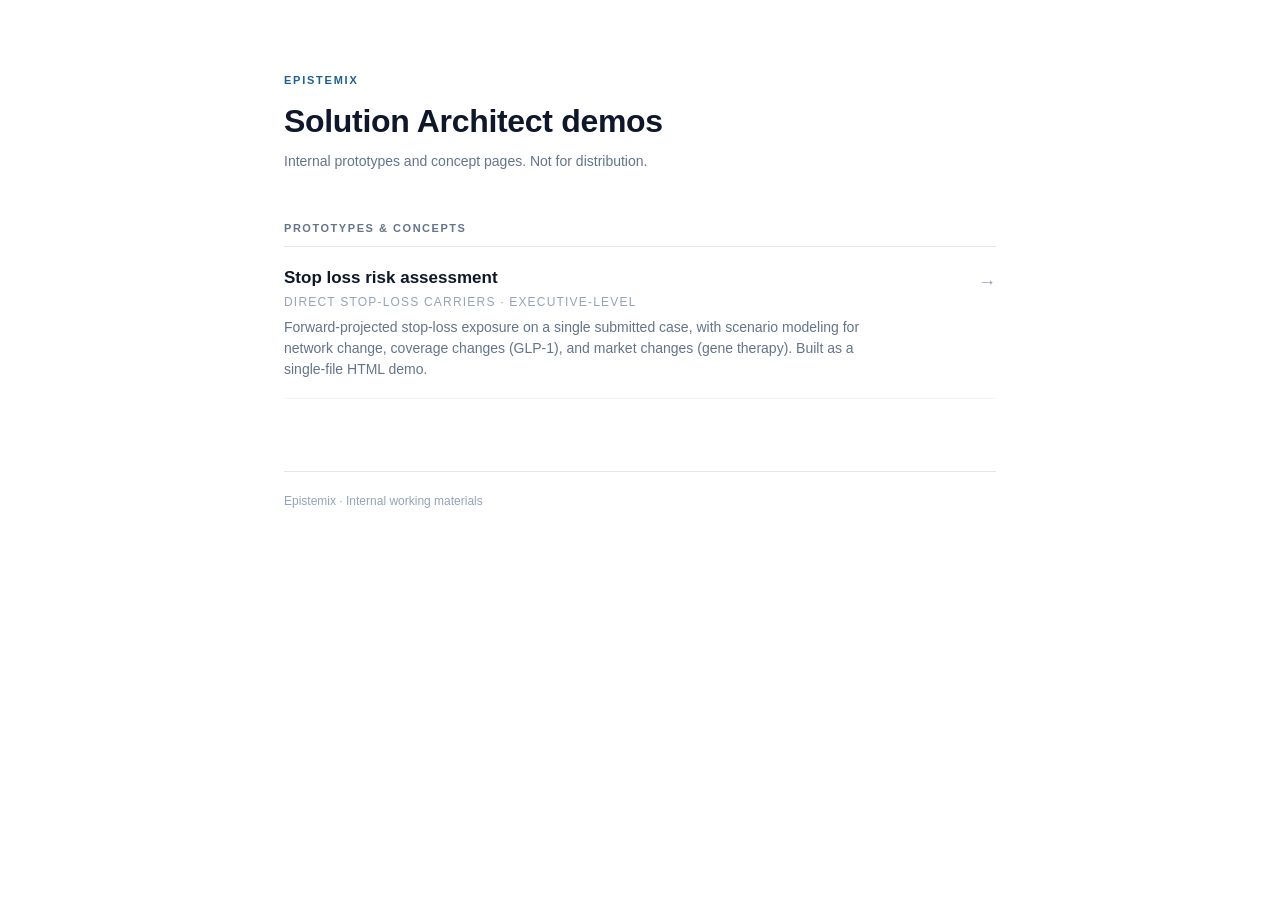
==== index.html @ 415177c7 "publish: initial — stoploss demo (Sasha round 4)" ====
<!doctype html>
<html lang="en">
<head>
  <meta charset="utf-8" />
  <meta name="viewport" content="width=device-width, initial-scale=1" />
  <title>Epistemix — SA demos</title>
  <style>
    :root {
      --slate-900: #0f172a;
      --slate-700: #334155;
      --slate-500: #64748b;
      --slate-400: #94a3b8;
      --slate-200: #e2e8f0;
      --slate-100: #f1f5f9;
      --slate-50:  #f8fafc;
      --epx-blue: #1e6091;
    }
    *, *::before, *::after { box-sizing: border-box; }
    html, body { margin: 0; padding: 0; }
    body {
      font-family: -apple-system, BlinkMacSystemFont, "Segoe UI", Roboto,
                   "Helvetica Neue", Arial, sans-serif;
      color: var(--slate-900);
      background: #fff;
      line-height: 1.5;
      -webkit-font-smoothing: antialiased;
    }
    .wrap { max-width: 760px; margin: 0 auto; padding: 72px 24px 96px; }
    .label {
      font-size: 11px;
      font-weight: 700;
      color: var(--epx-blue);
      letter-spacing: 0.16em;
      text-transform: uppercase;
    }
    h1 { font-size: 32px; font-weight: 600; margin: 8px 0 6px; letter-spacing: -0.01em; }
    .subtitle { color: var(--slate-500); font-size: 14px; margin-bottom: 48px; }

    .section { margin-top: 48px; }
    .section-title {
      font-size: 11px;
      font-weight: 600;
      color: var(--slate-500);
      letter-spacing: 0.14em;
      text-transform: uppercase;
      padding-bottom: 10px;
      border-bottom: 1px solid var(--slate-200);
      margin: 0;
    }
    .demo {
      display: block;
      padding: 18px 0;
      border-bottom: 1px solid var(--slate-100);
      text-decoration: none;
      color: inherit;
      position: relative;
      transition: padding 120ms ease;
    }
    .demo:hover { padding-left: 6px; }
    .demo:hover .arrow { transform: translateX(3px); color: var(--epx-blue); }
    .demo-title { font-weight: 600; font-size: 17px; color: var(--slate-900); }
    .demo-meta {
      font-size: 12px;
      color: var(--slate-400);
      text-transform: uppercase;
      letter-spacing: 0.1em;
      margin-top: 2px;
    }
    .demo-desc { color: var(--slate-500); font-size: 14px; margin-top: 6px; max-width: 600px; }
    .arrow {
      position: absolute;
      right: 0; top: 22px;
      color: var(--slate-400);
      font-size: 18px;
      transition: transform 120ms ease, color 120ms ease;
    }

    .footer {
      margin-top: 72px;
      padding-top: 20px;
      border-top: 1px solid var(--slate-200);
      color: var(--slate-400);
      font-size: 12px;
    }
  </style>
</head>
<body>
  <div class="wrap">
    <div class="label">Epistemix</div>
    <h1>Solution Architect demos</h1>
    <div class="subtitle">Internal prototypes and concept pages. Not for distribution.</div>

    <div class="section">
      <div class="section-title">Prototypes &amp; concepts</div>
      <a class="demo" href="/stoploss/">
        <span class="arrow">→</span>
        <div class="demo-title">Stop loss risk assessment</div>
        <div class="demo-meta">Direct stop-loss carriers · executive-level</div>
        <div class="demo-desc">
          Forward-projected stop-loss exposure on a single submitted case, with
          scenario modeling for network change, coverage changes (GLP-1), and
          market changes (gene therapy). Built as a single-file HTML demo.
        </div>
      </a>
    </div>

    <div class="footer">Epistemix · Internal working materials</div>
  </div>
</body>
</html>
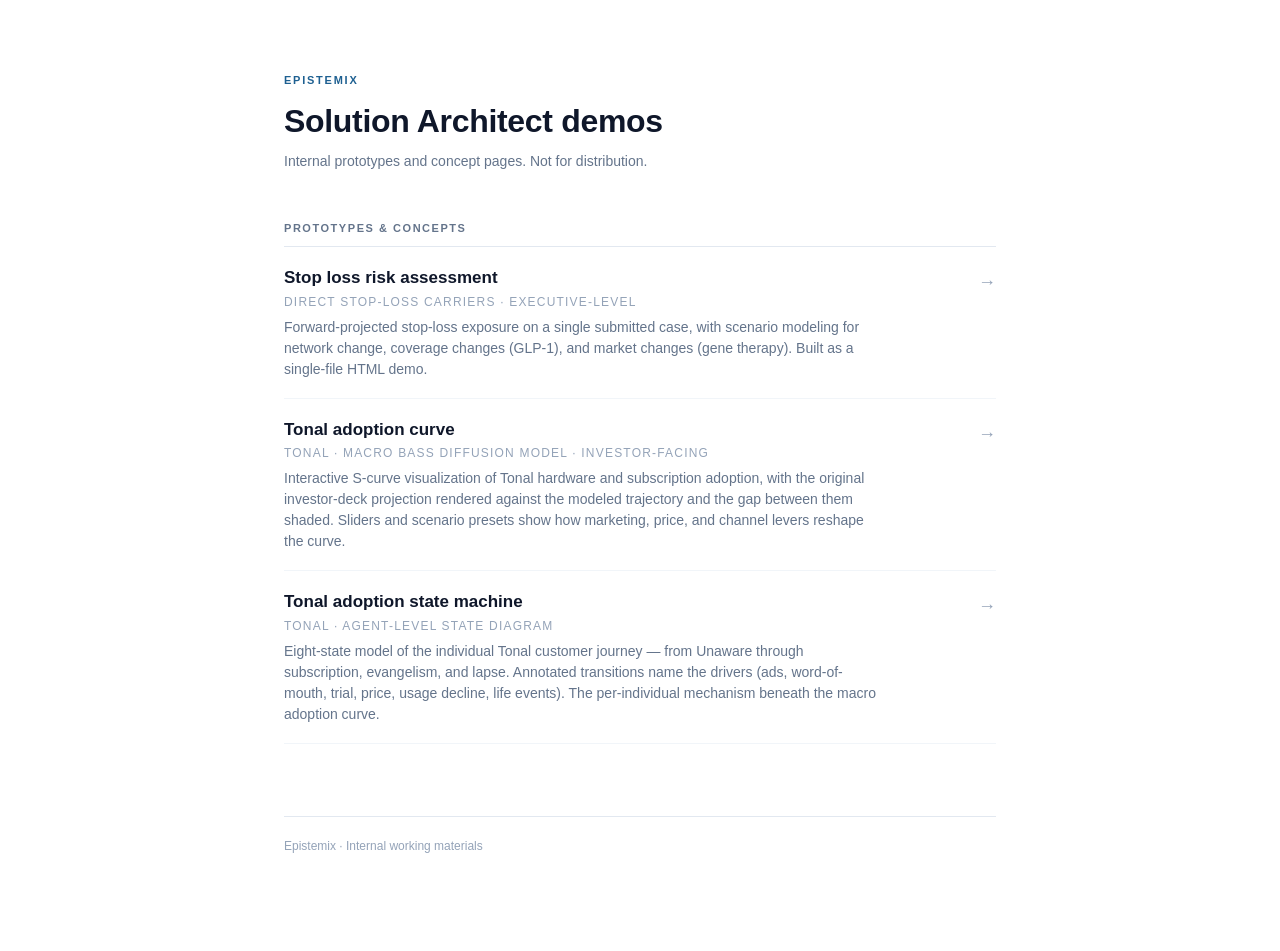
==== commit 68966fe0: "publish: add tonal-curve and tonal-states demos" ====
--- a/index.html
+++ b/index.html
@@ -102,6 +102,30 @@
           market changes (gene therapy). Built as a single-file HTML demo.
         </div>
       </a>
+      <a class="demo" href="/tonal-curve/">
+        <span class="arrow">→</span>
+        <div class="demo-title">Tonal adoption curve</div>
+        <div class="demo-meta">Tonal · macro Bass diffusion model · investor-facing</div>
+        <div class="demo-desc">
+          Interactive S-curve visualization of Tonal hardware and subscription
+          adoption, with the original investor-deck projection rendered against
+          the modeled trajectory and the gap between them shaded. Sliders and
+          scenario presets show how marketing, price, and channel levers reshape
+          the curve.
+        </div>
+      </a>
+      <a class="demo" href="/tonal-states/">
+        <span class="arrow">→</span>
+        <div class="demo-title">Tonal adoption state machine</div>
+        <div class="demo-meta">Tonal · agent-level state diagram</div>
+        <div class="demo-desc">
+          Eight-state model of the individual Tonal customer journey — from
+          Unaware through subscription, evangelism, and lapse. Annotated
+          transitions name the drivers (ads, word-of-mouth, trial, price, usage
+          decline, life events). The per-individual mechanism beneath the macro
+          adoption curve.
+        </div>
+      </a>
     </div>
 
     <div class="footer">Epistemix · Internal working materials</div>
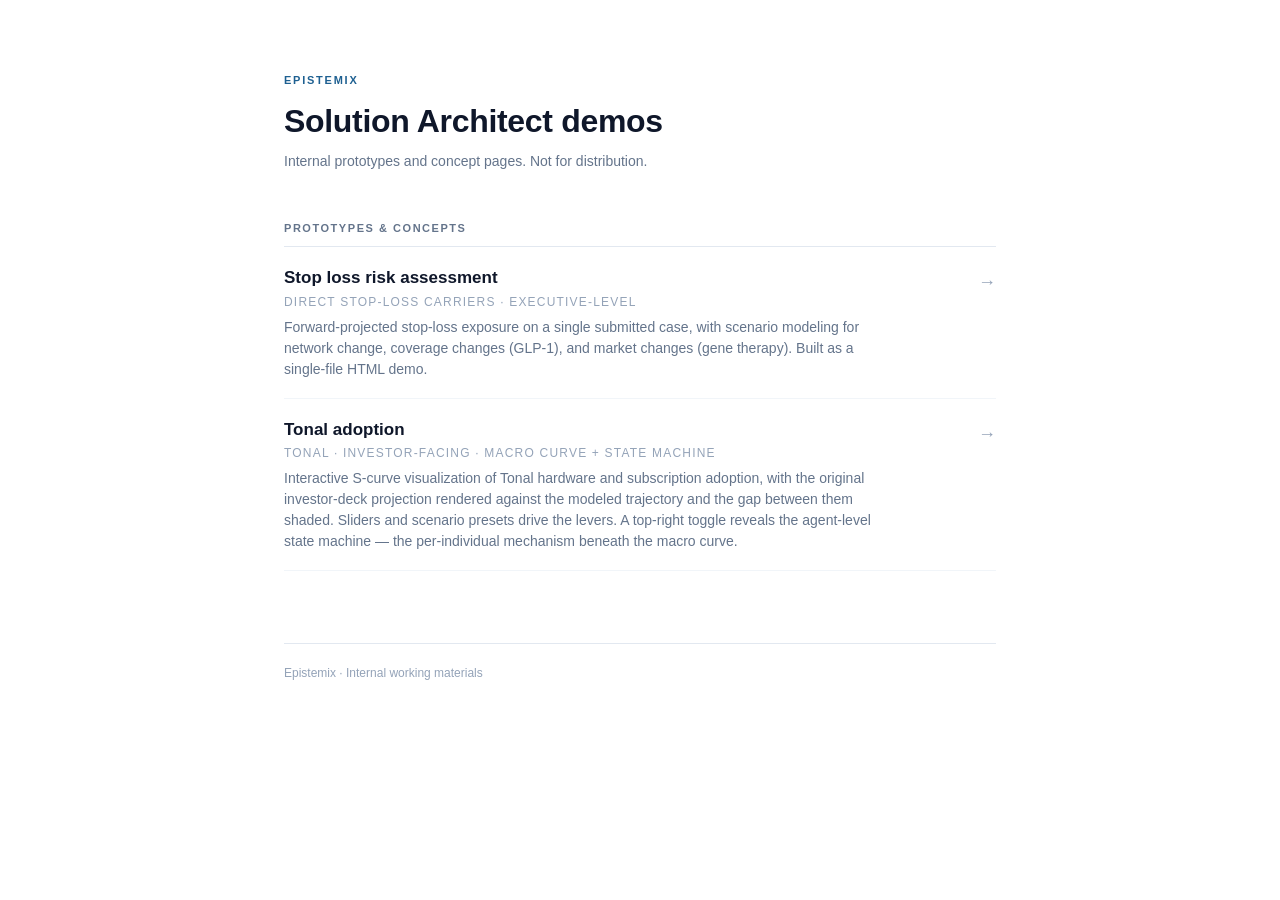
==== commit e3f89384: "publish: integrate state machine into tonal demo, consolidate to single slug" ====
--- a/index.html
+++ b/index.html
@@ -102,28 +102,17 @@
           market changes (gene therapy). Built as a single-file HTML demo.
         </div>
       </a>
-      <a class="demo" href="/tonal-curve/">
+      <a class="demo" href="/tonal/">
         <span class="arrow">→</span>
-        <div class="demo-title">Tonal adoption curve</div>
-        <div class="demo-meta">Tonal · macro Bass diffusion model · investor-facing</div>
+        <div class="demo-title">Tonal adoption</div>
+        <div class="demo-meta">Tonal · investor-facing · macro curve + state machine</div>
         <div class="demo-desc">
           Interactive S-curve visualization of Tonal hardware and subscription
           adoption, with the original investor-deck projection rendered against
           the modeled trajectory and the gap between them shaded. Sliders and
-          scenario presets show how marketing, price, and channel levers reshape
-          the curve.
-        </div>
-      </a>
-      <a class="demo" href="/tonal-states/">
-        <span class="arrow">→</span>
-        <div class="demo-title">Tonal adoption state machine</div>
-        <div class="demo-meta">Tonal · agent-level state diagram</div>
-        <div class="demo-desc">
-          Eight-state model of the individual Tonal customer journey — from
-          Unaware through subscription, evangelism, and lapse. Annotated
-          transitions name the drivers (ads, word-of-mouth, trial, price, usage
-          decline, life events). The per-individual mechanism beneath the macro
-          adoption curve.
+          scenario presets drive the levers. A top-right toggle reveals the
+          agent-level state machine — the per-individual mechanism beneath the
+          macro curve.
         </div>
       </a>
     </div>
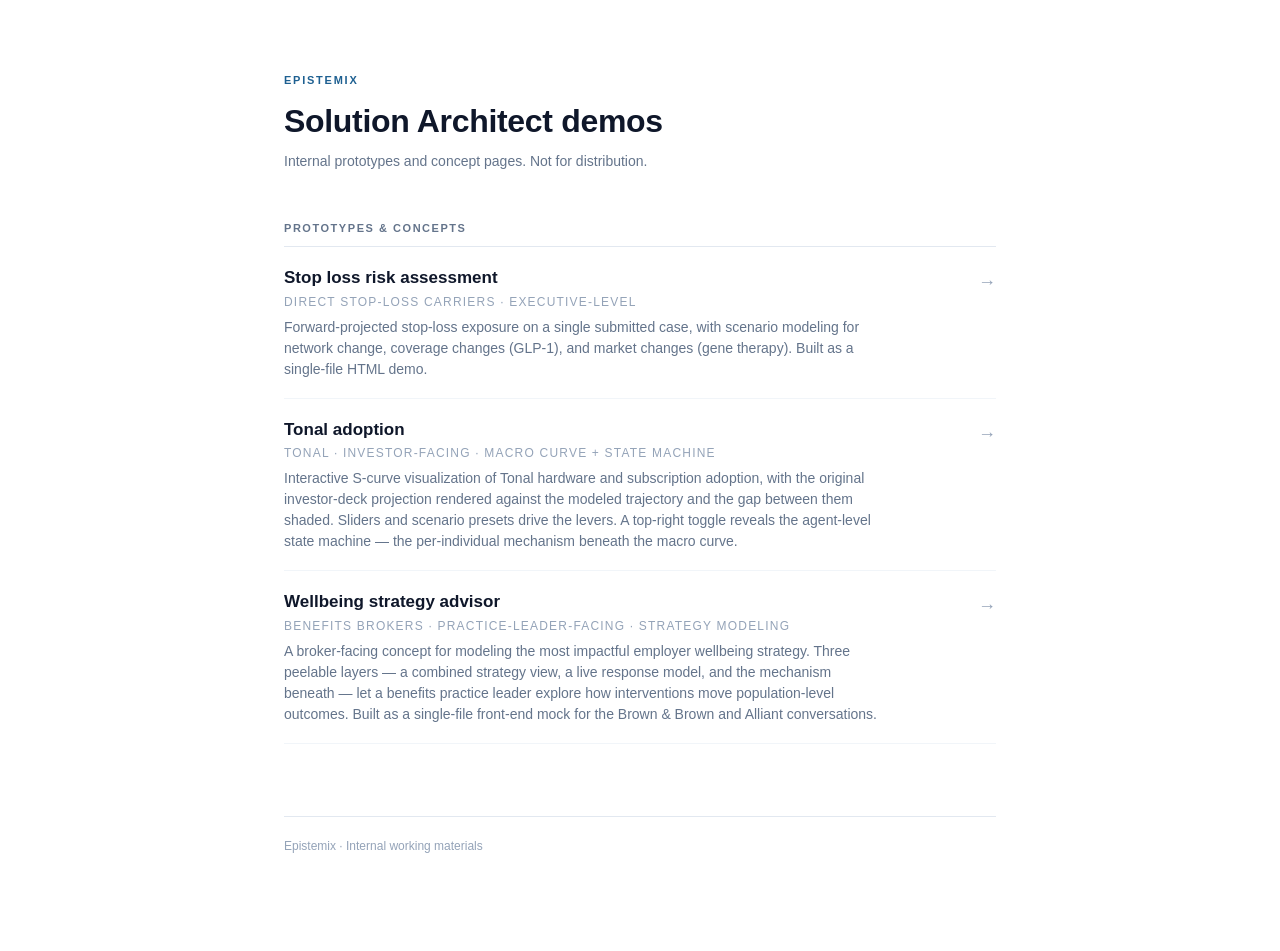
==== commit 8a748cf1: "publish: add wellbeing strategy advisor demo" ====
--- a/index.html
+++ b/index.html
@@ -115,6 +115,19 @@
           macro curve.
         </div>
       </a>
+      <a class="demo" href="/wellbeing/">
+        <span class="arrow">→</span>
+        <div class="demo-title">Wellbeing strategy advisor</div>
+        <div class="demo-meta">Benefits brokers · practice-leader-facing · strategy modeling</div>
+        <div class="demo-desc">
+          A broker-facing concept for modeling the most impactful employer
+          wellbeing strategy. Three peelable layers — a combined strategy view,
+          a live response model, and the mechanism beneath — let a benefits
+          practice leader explore how interventions move population-level
+          outcomes. Built as a single-file front-end mock for the Brown &amp;
+          Brown and Alliant conversations.
+        </div>
+      </a>
     </div>
 
     <div class="footer">Epistemix · Internal working materials</div>
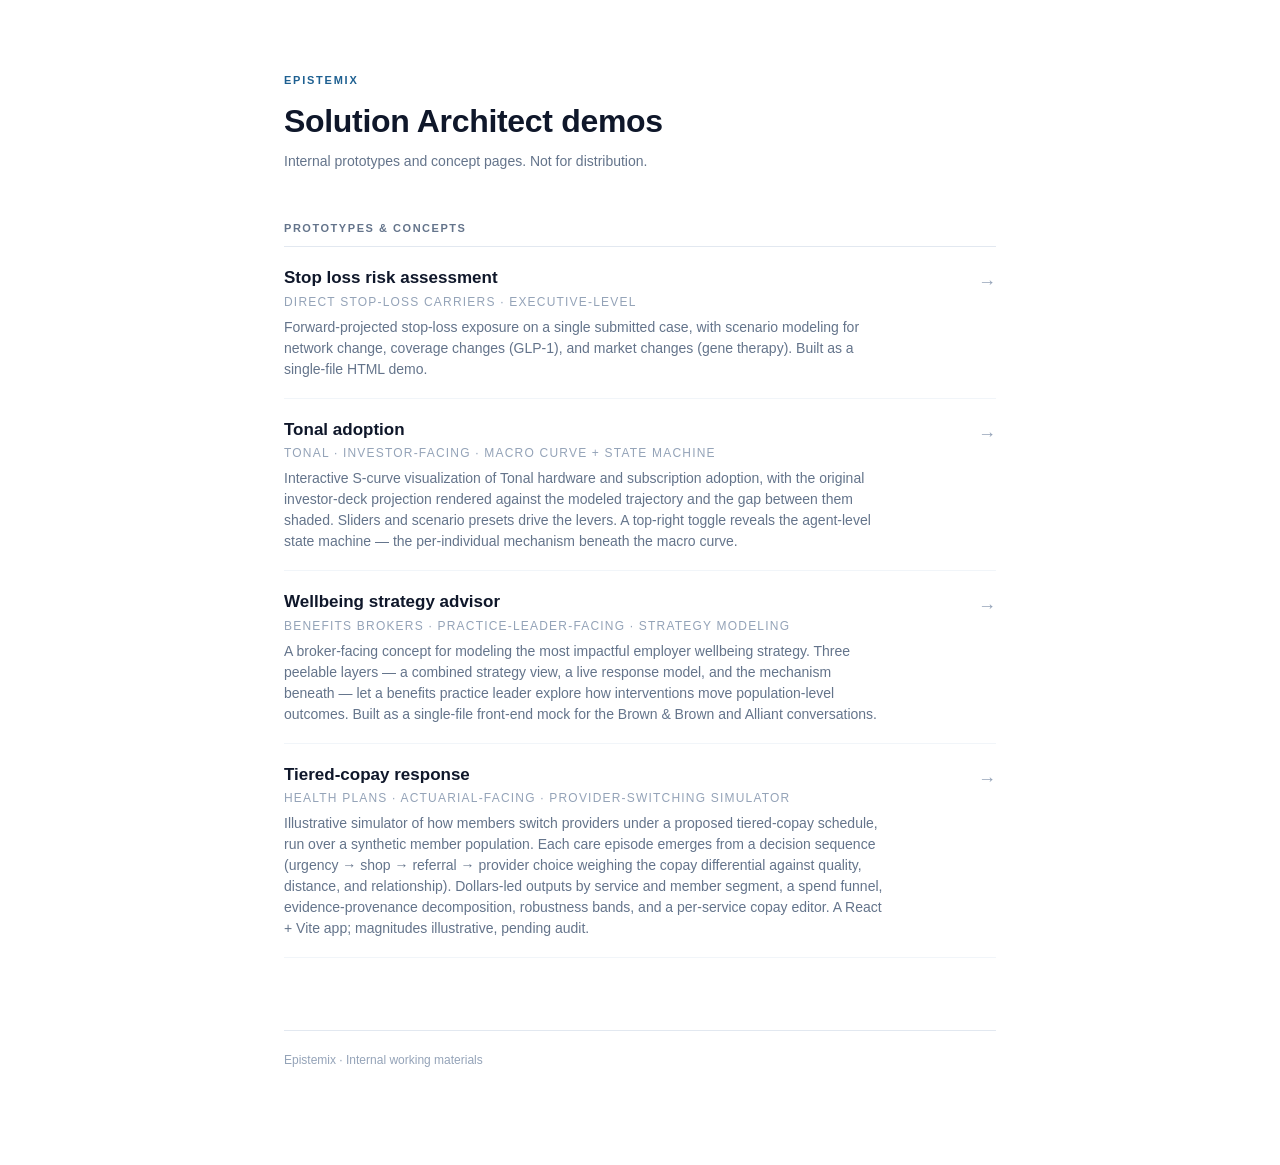
==== commit 54fa0439: "publish: wellbeing Prism restyle + clarified program cards" ====
--- a/index.html
+++ b/index.html
@@ -128,6 +128,21 @@
           Brown and Alliant conversations.
         </div>
       </a>
+      <a class="demo" href="/tiered-copay/">
+        <span class="arrow">→</span>
+        <div class="demo-title">Tiered-copay response</div>
+        <div class="demo-meta">Health plans · actuarial-facing · provider-switching simulator</div>
+        <div class="demo-desc">
+          Illustrative simulator of how members switch providers under a proposed
+          tiered-copay schedule, run over a synthetic member population. Each care
+          episode emerges from a decision sequence (urgency → shop → referral →
+          provider choice weighing the copay differential against quality, distance,
+          and relationship). Dollars-led outputs by service and member segment, a
+          spend funnel, evidence-provenance decomposition, robustness bands, and a
+          per-service copay editor. A React + Vite app; magnitudes illustrative,
+          pending audit.
+        </div>
+      </a>
     </div>
 
     <div class="footer">Epistemix · Internal working materials</div>
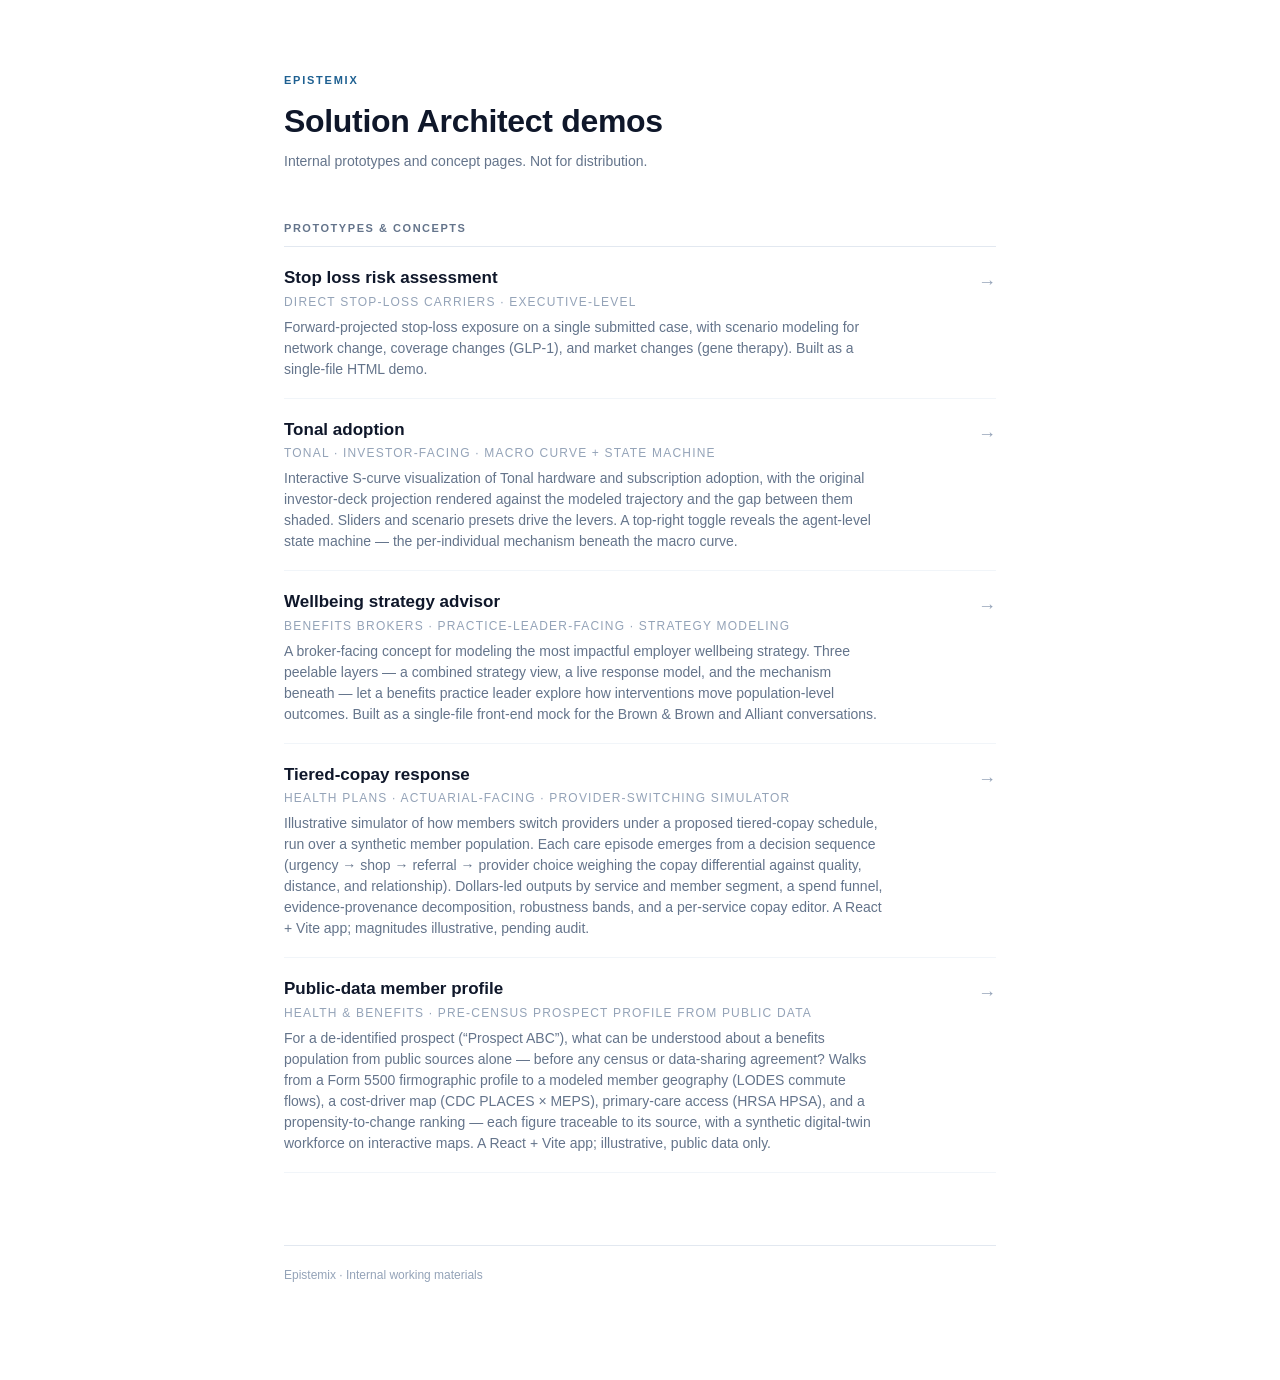
==== commit efad60a3: "publish: add howden (Prospect ABC public-data member profile)" ====
--- a/index.html
+++ b/index.html
@@ -143,6 +143,21 @@
           pending audit.
         </div>
       </a>
+      <a class="demo" href="/howden/">
+        <span class="arrow">→</span>
+        <div class="demo-title">Public-data member profile</div>
+        <div class="demo-meta">Health &amp; benefits · pre-census prospect profile from public data</div>
+        <div class="demo-desc">
+          For a de-identified prospect (&ldquo;Prospect ABC&rdquo;), what can be
+          understood about a benefits population from public sources alone — before
+          any census or data-sharing agreement? Walks from a Form 5500 firmographic
+          profile to a modeled member geography (LODES commute flows), a cost-driver
+          map (CDC PLACES × MEPS), primary-care access (HRSA HPSA), and a
+          propensity-to-change ranking — each figure traceable to its source, with a
+          synthetic digital-twin workforce on interactive maps. A React + Vite app;
+          illustrative, public data only.
+        </div>
+      </a>
     </div>
 
     <div class="footer">Epistemix · Internal working materials</div>
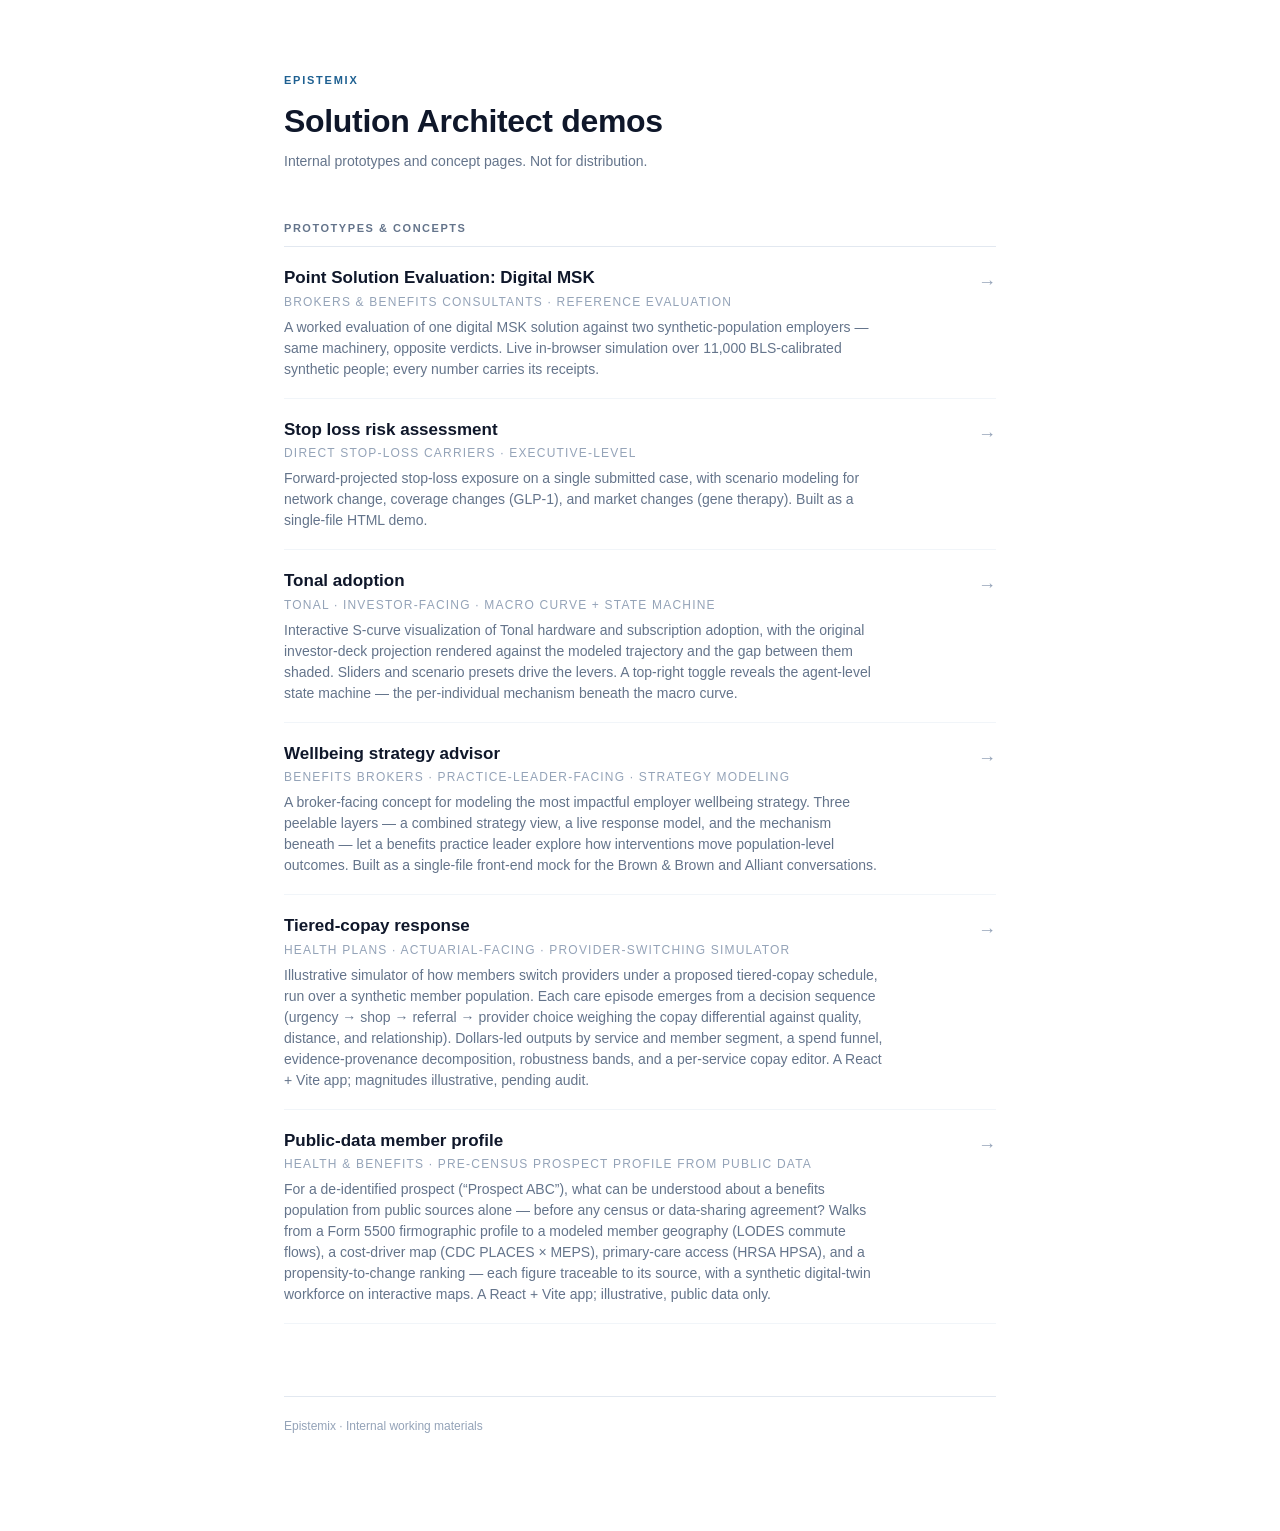
==== commit dc790c82: "publish: msk-eval point-solution evaluation (pre-show)" ====
--- a/index.html
+++ b/index.html
@@ -92,6 +92,17 @@
 
     <div class="section">
       <div class="section-title">Prototypes &amp; concepts</div>
+      <a class="demo" href="/msk-eval/">
+        <span class="arrow">→</span>
+        <div class="demo-title">Point Solution Evaluation: Digital MSK</div>
+        <div class="demo-meta">Brokers &amp; benefits consultants · reference evaluation</div>
+        <div class="demo-desc">
+          A worked evaluation of one digital MSK solution against two
+          synthetic-population employers — same machinery, opposite verdicts.
+          Live in-browser simulation over 11,000 BLS-calibrated synthetic
+          people; every number carries its receipts.
+        </div>
+      </a>
       <a class="demo" href="/stoploss/">
         <span class="arrow">→</span>
         <div class="demo-title">Stop loss risk assessment</div>
